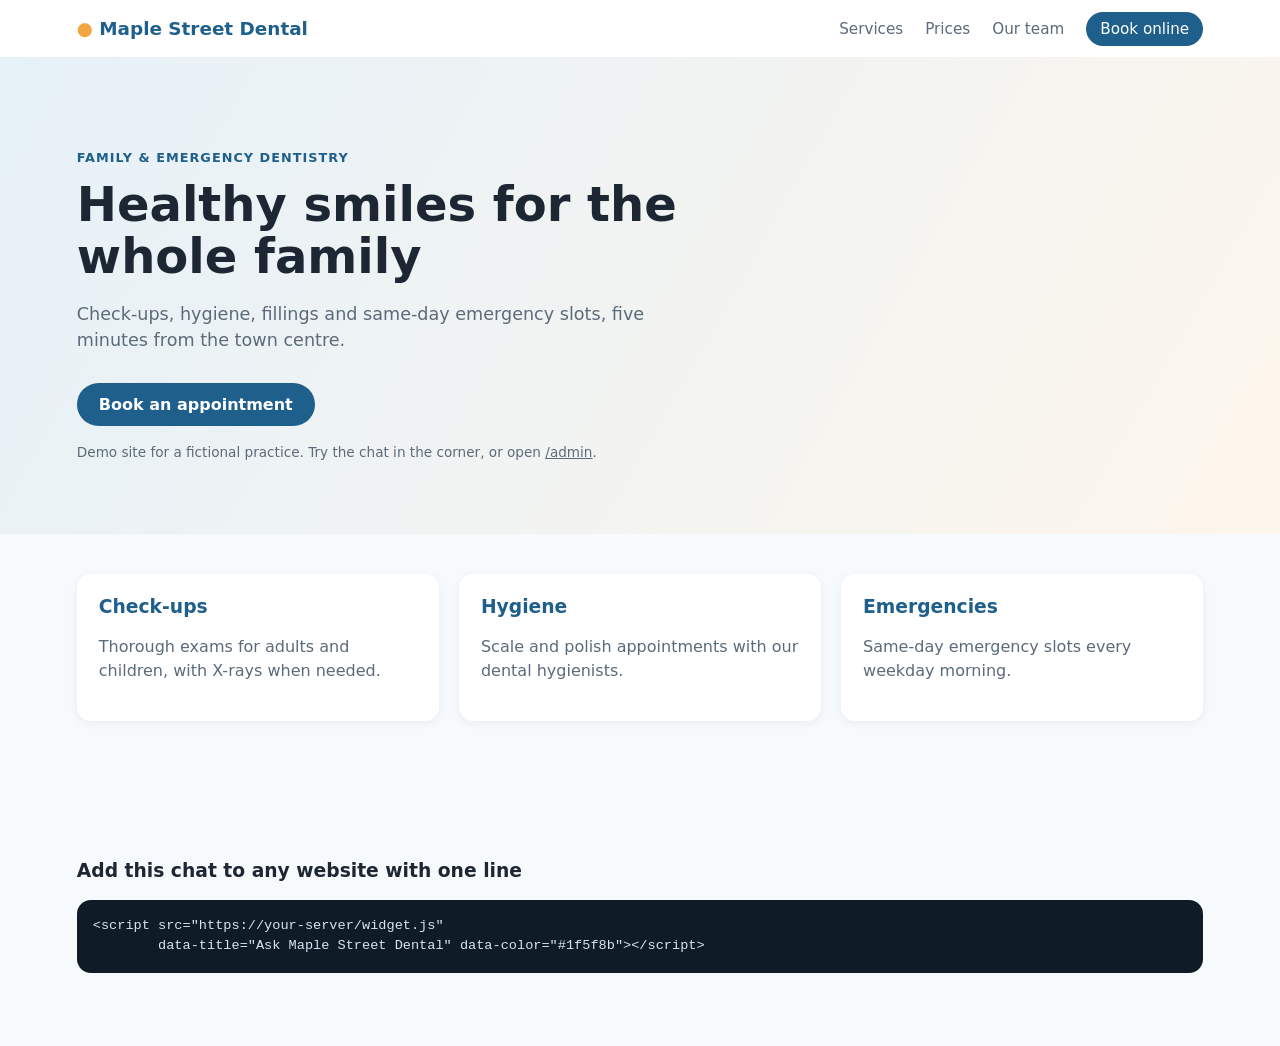
==== static/index.html @ 770ef83f "Document chatbot v2: embeddable widget, multi-format sources, streaming, citations, admin, leads - O" ====
<!doctype html>
<html lang="en">
<head>
  <meta charset="utf-8">
  <meta name="viewport" content="width=device-width, initial-scale=1">
  <title>Maple Street Dental (demo)</title>
  <link rel="stylesheet" href="/static/style.css">
</head>
<body>
  <!-- Sample landing page for a FICTIONAL business; the chat widget is the actual demo. -->
  <header class="site-header">
    <div class="logo">&#9679; Maple Street Dental</div>
    <nav><a href="#">Services</a><a href="#">Prices</a><a href="#">Our team</a><a href="#" class="btn-small">Book online</a></nav>
  </header>

  <main>
    <section class="hero">
      <div>
        <p class="eyebrow">Family &amp; emergency dentistry</p>
        <h1>Healthy smiles for the whole family</h1>
        <p class="lead">Check-ups, hygiene, fillings and same-day emergency slots, five minutes from the town centre.</p>
        <a href="#" class="btn">Book an appointment</a>
        <p class="demo-note">Demo site for a fictional practice. Try the chat in the corner, or open <a href="/admin"><u>/admin</u></a>.</p>
      </div>
    </section>
    <section class="cards">
      <article><h3>Check-ups</h3><p>Thorough exams for adults and children, with X-rays when needed.</p></article>
      <article><h3>Hygiene</h3><p>Scale and polish appointments with our dental hygienists.</p></article>
      <article><h3>Emergencies</h3><p>Same-day emergency slots every weekday morning.</p></article>
    </section>
  </main>

  <section class="embed">
    <h3>Add this chat to any website with one line</h3>
    <pre>&lt;script src="https://your-server/widget.js"
        data-title="Ask Maple Street Dental" data-color="#1f5f8b"&gt;&lt;/script&gt;</pre>
  </section>

  <!-- The whole chat widget: one script tag. -->
  <script src="/widget.js"
          data-title="Ask Maple Street Dental"
          data-color="#1f5f8b"
          data-greeting="Hi! I can answer questions about our hours, prices, insurance, aftercare and bookings. What would you like to know?"
          data-chips="What are your opening hours?|How much is a root canal?|Can I use a straw after an extraction?"></script>
</body>
</html>
---- static/style.css ----
:root {
  --brand: #1f5f8b;
  --brand-dark: #164766;
  --accent: #f2a541;
  --bg: #f7fafc;
  --text: #1d2733;
  --muted: #5b6b7b;
  --card: #ffffff;
  --radius: 14px;
}

* { box-sizing: border-box; }
body { margin: 0; font-family: system-ui, -apple-system, "Segoe UI", Roboto, sans-serif; color: var(--text); background: var(--bg); }
a { color: inherit; text-decoration: none; }

/* --- Landing page --- */
.site-header { display: flex; justify-content: space-between; align-items: center; padding: 18px 6vw; background: #fff; box-shadow: 0 1px 0 #e3e9ef; }
.logo { font-weight: 700; color: var(--brand); font-size: 1.15rem; }
.logo::first-letter { color: var(--accent); }
nav a { margin-left: 22px; color: var(--muted); font-size: .95rem; }
.btn-small { background: var(--brand); color: #fff !important; padding: 8px 14px; border-radius: 999px; }
.hero { padding: 80px 6vw 60px; background: linear-gradient(120deg, #e6f1f8, #fdf6ec); }
.hero > div { max-width: 620px; }
.eyebrow { text-transform: uppercase; letter-spacing: .08em; font-size: .8rem; color: var(--brand); font-weight: 600; }
.hero h1 { font-size: clamp(2rem, 4vw, 3rem); margin: .2em 0; line-height: 1.1; }
.lead { color: var(--muted); font-size: 1.1rem; line-height: 1.5; }
.btn { display: inline-block; margin-top: 12px; background: var(--brand); color: #fff; padding: 12px 22px; border-radius: 999px; font-weight: 600; }
.demo-note { font-size: .85rem; color: var(--muted); margin-top: 18px; }
.cards { display: grid; grid-template-columns: repeat(auto-fit, minmax(220px, 1fr)); gap: 20px; padding: 40px 6vw 120px; }
.cards article { background: var(--card); border-radius: var(--radius); padding: 22px; box-shadow: 0 2px 10px rgba(20, 40, 60, .06); }
.cards h3 { margin-top: 0; color: var(--brand); }
.cards p { color: var(--muted); line-height: 1.5; }

/* The chat widget styles itself inside a Shadow DOM: see /widget.js */
.embed { padding: 0 6vw 60px; }
.embed pre { background: #0f1b26; color: #d6e6f2; padding: 16px; border-radius: var(--radius); overflow-x: auto; font-size: .85rem; line-height: 1.5; }

@media (max-width: 600px) { nav a:not(.btn-small) { display: none; } }
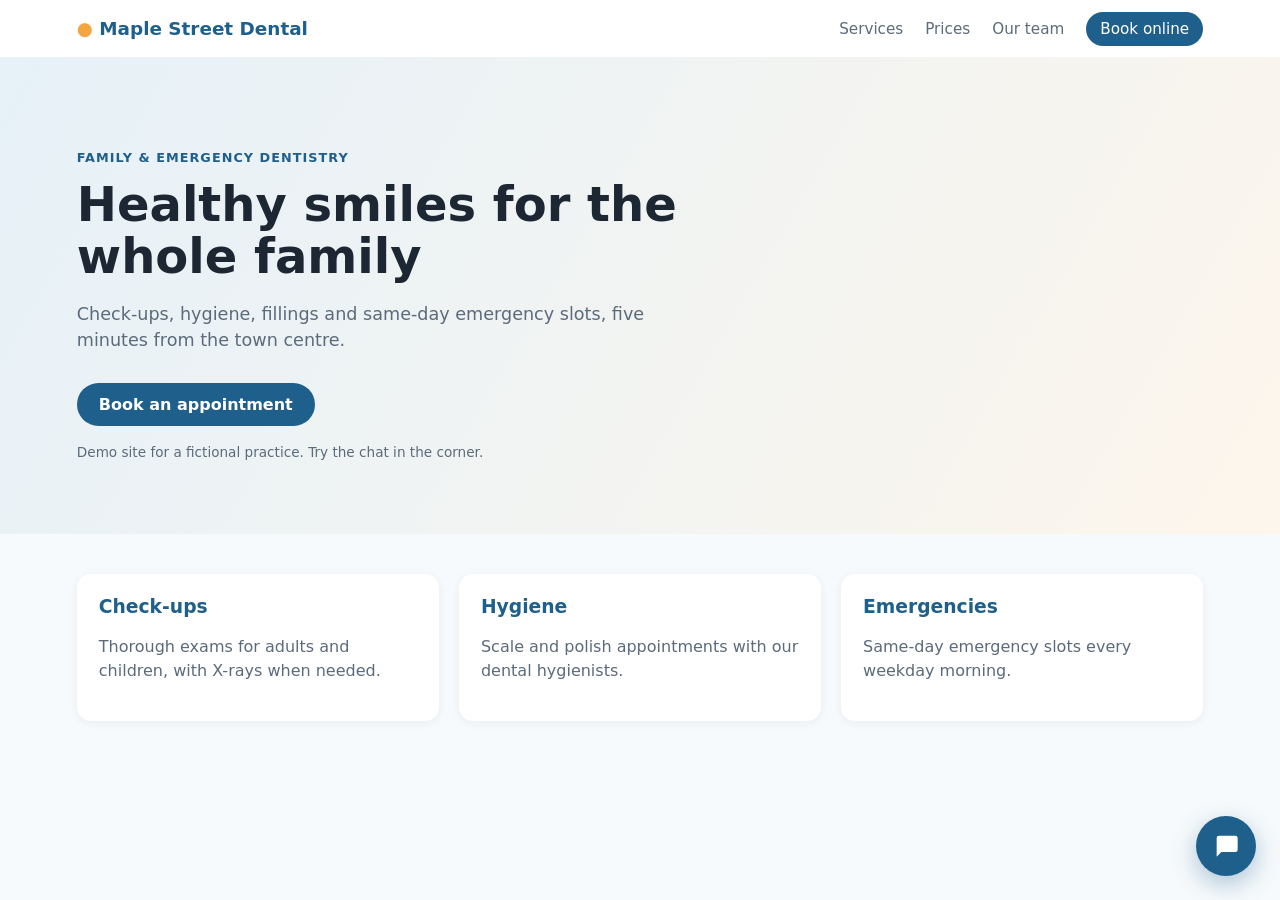
==== commit 9fe096e0: "PDF Q&A chatbot demo: BM25 retrieval, page citations, AI and offline modes" ====
--- a/static/index.html
+++ b/static/index.html
@@ -20,7 +20,7 @@
         <h1>Healthy smiles for the whole family</h1>
         <p class="lead">Check-ups, hygiene, fillings and same-day emergency slots, five minutes from the town centre.</p>
         <a href="#" class="btn">Book an appointment</a>
-        <p class="demo-note">Demo site for a fictional practice. Try the chat in the corner, or open <a href="/admin"><u>/admin</u></a>.</p>
+        <p class="demo-note">Demo site for a fictional practice. Try the chat in the corner.</p>
       </div>
     </section>
     <section class="cards">
@@ -30,17 +30,32 @@
     </section>
   </main>
 
-  <section class="embed">
-    <h3>Add this chat to any website with one line</h3>
-    <pre>&lt;script src="https://your-server/widget.js"
-        data-title="Ask Maple Street Dental" data-color="#1f5f8b"&gt;&lt;/script&gt;</pre>
+  <!-- Chat widget -->
+  <button id="chat-toggle" class="chat-toggle" aria-label="Open chat">
+    <svg viewBox="0 0 24 24" width="28" height="28" aria-hidden="true"><path fill="currentColor" d="M4 4h16a2 2 0 0 1 2 2v10a2 2 0 0 1-2 2H8l-4 4V6a2 2 0 0 1 2-2z"/></svg>
+  </button>
+  <section id="chat" class="chat hidden" aria-live="polite">
+    <div class="chat-head">
+      <div>
+        <strong>Ask Maple Street Dental</strong>
+        <span id="chat-mode" class="mode">connecting...</span>
+      </div>
+      <button id="chat-close" aria-label="Close chat">&times;</button>
+    </div>
+    <div id="chat-log" class="chat-log">
+      <div class="msg bot">Hi! I can answer questions about our hours, prices, insurance, bookings and emergencies. What would you like to know?</div>
+    </div>
+    <div class="chips" id="chips">
+      <button>What are your opening hours?</button>
+      <button>How much is a root canal?</button>
+      <button>Do you take insurance?</button>
+    </div>
+    <form id="chat-form" class="chat-form">
+      <input id="chat-input" type="text" maxlength="500" placeholder="Type your question..." autocomplete="off" required>
+      <button type="submit">Send</button>
+    </form>
   </section>
 
-  <!-- The whole chat widget: one script tag. -->
-  <script src="/widget.js"
-          data-title="Ask Maple Street Dental"
-          data-color="#1f5f8b"
-          data-greeting="Hi! I can answer questions about our hours, prices, insurance, aftercare and bookings. What would you like to know?"
-          data-chips="What are your opening hours?|How much is a root canal?|Can I use a straw after an extraction?"></script>
+  <script src="/static/chat.js"></script>
 </body>
 </html>
--- a/static/style.css
+++ b/static/style.css
@@ -31,8 +31,26 @@
 .cards h3 { margin-top: 0; color: var(--brand); }
 .cards p { color: var(--muted); line-height: 1.5; }
 
-/* The chat widget styles itself inside a Shadow DOM: see /widget.js */
-.embed { padding: 0 6vw 60px; }
-.embed pre { background: #0f1b26; color: #d6e6f2; padding: 16px; border-radius: var(--radius); overflow-x: auto; font-size: .85rem; line-height: 1.5; }
+/* --- Chat widget --- */
+.chat-toggle { position: fixed; right: 24px; bottom: 24px; width: 60px; height: 60px; border-radius: 50%; border: 0; background: var(--brand); color: #fff; cursor: pointer; box-shadow: 0 8px 24px rgba(31, 95, 139, .35); }
+.chat-toggle:hover { background: var(--brand-dark); }
+.chat { position: fixed; right: 24px; bottom: 96px; width: min(380px, calc(100vw - 32px)); height: min(560px, calc(100vh - 120px)); background: #fff; border-radius: 18px; box-shadow: 0 16px 48px rgba(20, 40, 60, .22); display: flex; flex-direction: column; overflow: hidden; }
+.chat.hidden { display: none; }
+.chat-head { display: flex; justify-content: space-between; align-items: center; padding: 14px 16px; background: var(--brand); color: #fff; }
+.chat-head .mode { display: block; font-size: .75rem; opacity: .85; margin-top: 2px; }
+.chat-head button { background: none; border: 0; color: #fff; font-size: 1.6rem; cursor: pointer; line-height: 1; }
+.chat-log { flex: 1; overflow-y: auto; padding: 16px; display: flex; flex-direction: column; gap: 10px; background: #f9fbfd; }
+.msg { max-width: 85%; padding: 10px 13px; border-radius: 14px; line-height: 1.45; font-size: .93rem; white-space: pre-wrap; }
+.msg.bot { background: #fff; border: 1px solid #e3e9ef; align-self: flex-start; border-bottom-left-radius: 4px; }
+.msg.user { background: var(--brand); color: #fff; align-self: flex-end; border-bottom-right-radius: 4px; }
+.msg.not-found { border-color: var(--accent); background: #fff8ee; }
+.msg .source { display: block; margin-top: 6px; font-size: .75rem; color: var(--muted); }
+.msg.typing { color: var(--muted); font-style: italic; }
+.chips { display: flex; flex-wrap: wrap; gap: 6px; padding: 8px 12px 0; }
+.chips button { border: 1px solid #cfdbe6; background: #fff; border-radius: 999px; padding: 5px 10px; font-size: .78rem; cursor: pointer; color: var(--brand); }
+.chat-form { display: flex; gap: 8px; padding: 12px; border-top: 1px solid #eef2f6; }
+.chat-form input { flex: 1; border: 1px solid #cfdbe6; border-radius: 999px; padding: 10px 14px; font-size: .93rem; outline: none; }
+.chat-form input:focus { border-color: var(--brand); }
+.chat-form button { border: 0; background: var(--brand); color: #fff; border-radius: 999px; padding: 0 16px; font-weight: 600; cursor: pointer; }
 
 @media (max-width: 600px) { nav a:not(.btn-small) { display: none; } }
